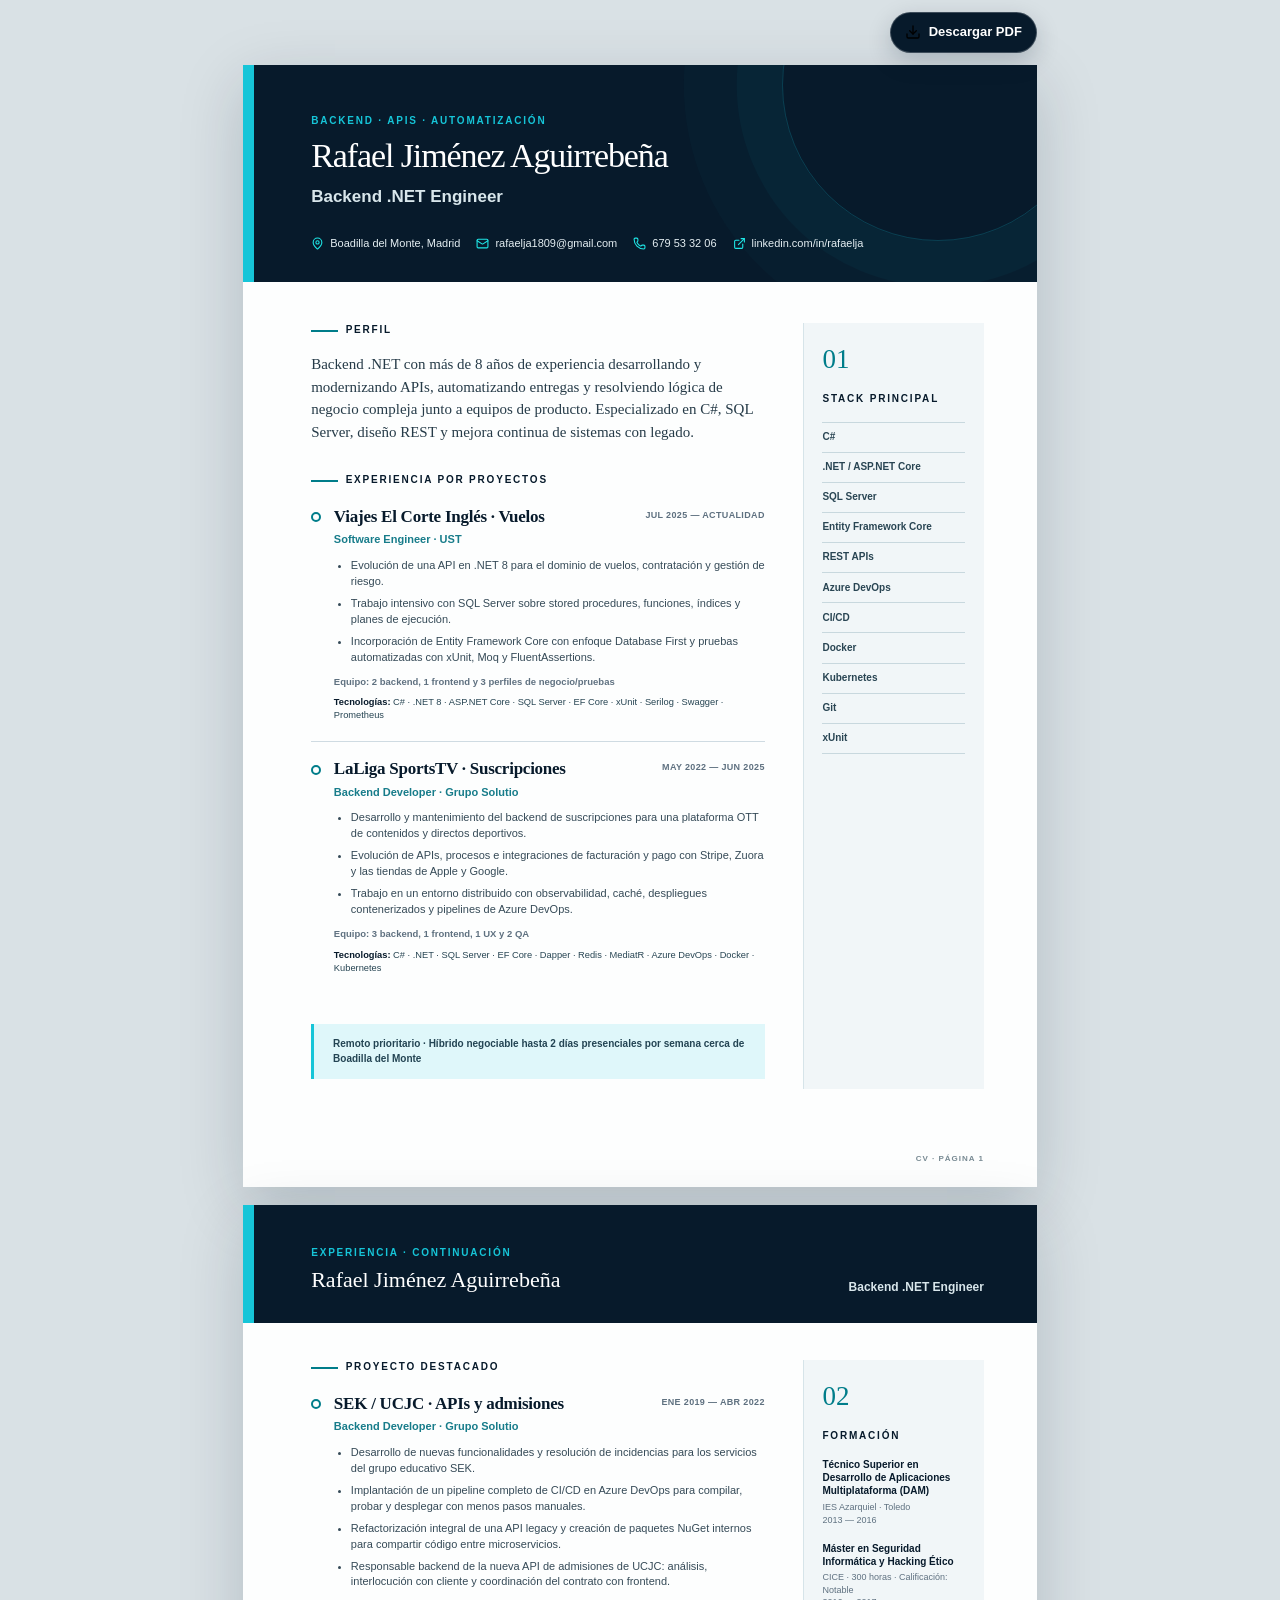
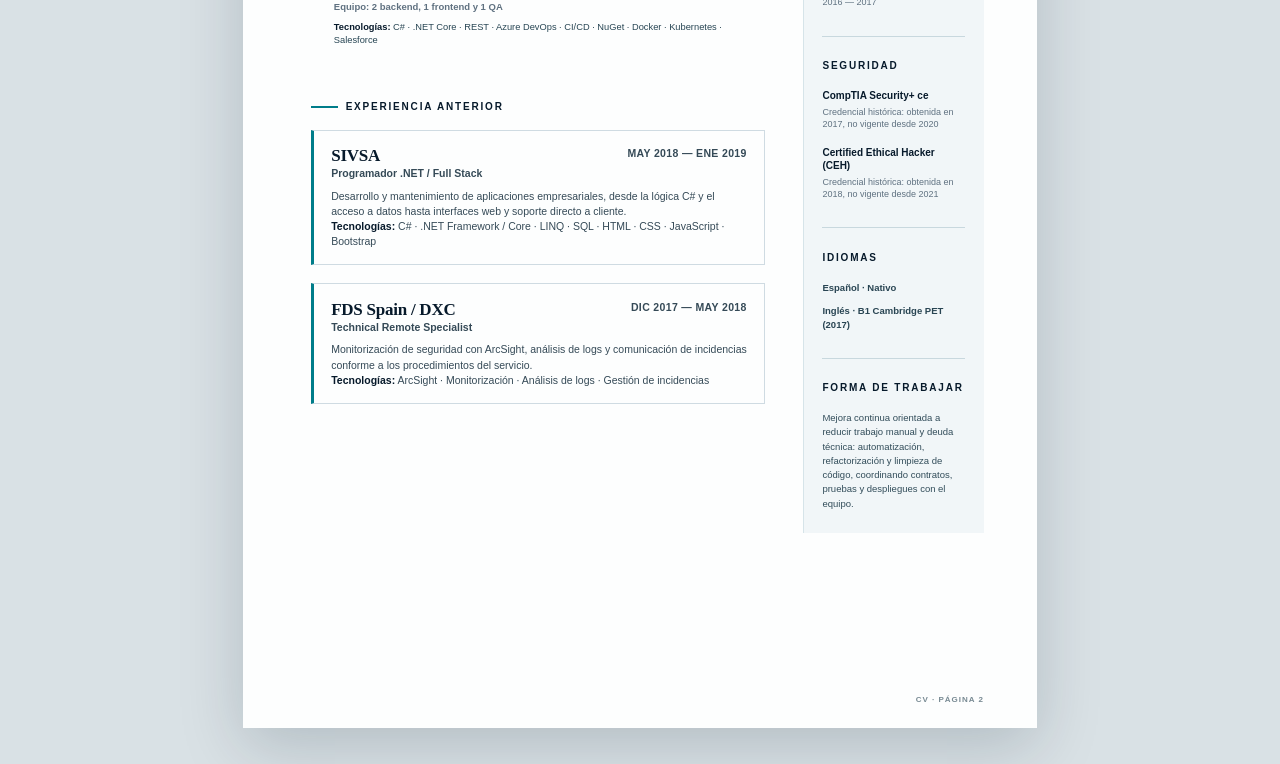
==== docs/v1/index.html @ 8b75d480 "Add versioned Curriculum URLs" ====
<!doctype html>
<html lang="es">
<head>
  <meta charset="utf-8">
  <meta name="viewport" content="width=device-width, initial-scale=1">
  <meta name="description" content="CV de Rafael Jiménez Aguirrebeña, Backend .NET Engineer especializado en APIs, SQL Server y automatización CI/CD.">
  <meta name="cv-version" content="v1">
  <meta name="robots" content="noindex,nofollow,noarchive">
  <link rel="canonical" href="https://disboard.es/Curriculum/v1/">
  <link rel="stylesheet" href="styles.css">
  <title>Rafael Jiménez Aguirrebeña · Backend .NET Engineer</title>
</head>
<body>
  <a class="skip-link" href="#contenido">Saltar al contenido</a>
  <nav class="screen-toolbar" aria-label="Acciones del currículum">
    <a class="download-link" href="Rafael-Jimenez-CV.pdf" download>
      <img class="icon" src="assets/icons/download.svg" alt="" aria-hidden="true"> Descargar PDF
    </a>
  </nav>

  <main class="cv" id="contenido">
    <article class="page" aria-label="Página 1 de 2 del currículum">
      <header class="hero">
        <p class="eyebrow">Backend · APIs · Automatización</p>
        <h1>Rafael Jiménez Aguirrebeña</h1>
        <p class="role">Backend .NET Engineer</p>
        <ul class="contact-list" aria-label="Contacto">
          <li><img class="icon" src="assets/icons/map-pin.svg" alt="" aria-hidden="true"><span>Boadilla del Monte, Madrid</span></li>
          <li><a href="mailto:rafaelja1809@gmail.com"><img class="icon" src="assets/icons/mail.svg" alt="" aria-hidden="true"><span>rafaelja1809@gmail.com</span></a></li>
          <li><a href="tel:+34679533206"><img class="icon" src="assets/icons/phone.svg" alt="" aria-hidden="true"><span>679 53 32 06</span></a></li>
          <li><a href="https://www.linkedin.com/in/rafaelja"><img class="icon" src="assets/icons/external-link.svg" alt="" aria-hidden="true"><span>linkedin.com/in/rafaelja</span></a></li>
        </ul>
      </header>

      <div class="page-grid">
        <div class="main-column">
          <section class="section" aria-labelledby="perfil">
            <h2 class="section-title" id="perfil">Perfil</h2>
            <p class="profile">Backend .NET con más de 8 años de experiencia desarrollando y modernizando APIs, automatizando entregas y resolviendo lógica de negocio compleja junto a equipos de producto. Especializado en C#, SQL Server, diseño REST y mejora continua de sistemas con legado.</p>
          </section>

          <section class="section" aria-labelledby="proyectos">
            <h2 class="section-title" id="proyectos">Experiencia por proyectos</h2>

      <article class="project">
        <div class="project-head">
          <h3>Viajes El Corte Inglés · Vuelos</h3>
          <p class="date">jul 2025 — actualidad</p>
        </div>
        <p class="position">Software Engineer · UST</p>
        <ul><li>Evolución de una API en .NET 8 para el dominio de vuelos, contratación y gestión de riesgo.</li><li>Trabajo intensivo con SQL Server sobre stored procedures, funciones, índices y planes de ejecución.</li><li>Incorporación de Entity Framework Core con enfoque Database First y pruebas automatizadas con xUnit, Moq y FluentAssertions.</li></ul>
        <p class="team">Equipo: 2 backend, 1 frontend y 3 perfiles de negocio/pruebas</p>
        <p class="technologies"><strong>Tecnologías:</strong> C# · .NET 8 · ASP.NET Core · SQL Server · EF Core · xUnit · Serilog · Swagger · Prometheus</p>
      </article>


      <article class="project">
        <div class="project-head">
          <h3>LaLiga SportsTV · Suscripciones</h3>
          <p class="date">may 2022 — jun 2025</p>
        </div>
        <p class="position">Backend Developer · Grupo Solutio</p>
        <ul><li>Desarrollo y mantenimiento del backend de suscripciones para una plataforma OTT de contenidos y directos deportivos.</li><li>Evolución de APIs, procesos e integraciones de facturación y pago con Stripe, Zuora y las tiendas de Apple y Google.</li><li>Trabajo en un entorno distribuido con observabilidad, caché, despliegues contenerizados y pipelines de Azure DevOps.</li></ul>
        <p class="team">Equipo: 3 backend, 1 frontend, 1 UX y 2 QA</p>
        <p class="technologies"><strong>Tecnologías:</strong> C# · .NET · SQL Server · EF Core · Dapper · Redis · MediatR · Azure DevOps · Docker · Kubernetes</p>
      </article>

          </section>

          <p class="availability">Remoto prioritario · Híbrido negociable hasta 2 días presenciales por semana cerca de Boadilla del Monte</p>
        </div>

        <aside class="rail" aria-labelledby="stack">
          <p class="rail-number" aria-hidden="true">01</p>
          <h2 class="rail-title" id="stack">Stack principal</h2>
          <ul class="stack-list"><li>C#</li><li>.NET / ASP.NET Core</li><li>SQL Server</li><li>Entity Framework Core</li><li>REST APIs</li><li>Azure DevOps</li><li>CI/CD</li><li>Docker</li><li>Kubernetes</li><li>Git</li><li>xUnit</li></ul>
        </aside>
      </div>
      <footer class="page-footer">CV · página 1</footer>
    </article>

    <article class="page page--second" aria-label="Página 2 de 2 del currículum">
      <header class="page-masthead">
        <div>
          <p class="page-kicker">Experiencia · continuación</p>
          <h2>Rafael Jiménez Aguirrebeña</h2>
        </div>
        <p class="page-role">Backend .NET Engineer</p>
      </header>

      <div class="page-grid">
        <div class="main-column">
          <section class="section" aria-labelledby="proyecto-sek">
            <h2 class="section-title" id="proyecto-sek">Proyecto destacado</h2>

      <article class="project">
        <div class="project-head">
          <h3>SEK / UCJC · APIs y admisiones</h3>
          <p class="date">ene 2019 — abr 2022</p>
        </div>
        <p class="position">Backend Developer · Grupo Solutio</p>
        <ul><li>Desarrollo de nuevas funcionalidades y resolución de incidencias para los servicios del grupo educativo SEK.</li><li>Implantación de un pipeline completo de CI/CD en Azure DevOps para compilar, probar y desplegar con menos pasos manuales.</li><li>Refactorización integral de una API legacy y creación de paquetes NuGet internos para compartir código entre microservicios.</li><li>Responsable backend de la nueva API de admisiones de UCJC: análisis, interlocución con cliente y coordinación del contrato con frontend.</li></ul>
        <p class="team">Equipo: 2 backend, 1 frontend y 1 QA</p>
        <p class="technologies"><strong>Tecnologías:</strong> C# · .NET Core · REST · Azure DevOps · CI/CD · NuGet · Docker · Kubernetes · Salesforce</p>
      </article>

          </section>

          <section class="section" aria-labelledby="experiencia-anterior">
            <h2 class="section-title" id="experiencia-anterior">Experiencia anterior</h2>
            <div class="jobs">

      <article class="job">
        <div class="job-head">
          <h3>SIVSA</h3>
          <p class="date">may 2018 — ene 2019</p>
        </div>
        <p class="position">Programador .NET / Full Stack</p>
        <p>Desarrollo y mantenimiento de aplicaciones empresariales, desde la lógica C# y el acceso a datos hasta interfaces web y soporte directo a cliente.</p>
        <p class="technologies"><strong>Tecnologías:</strong> C# · .NET Framework / Core · LINQ · SQL · HTML · CSS · JavaScript · Bootstrap</p>
      </article>

      <article class="job">
        <div class="job-head">
          <h3>FDS Spain / DXC</h3>
          <p class="date">dic 2017 — may 2018</p>
        </div>
        <p class="position">Technical Remote Specialist</p>
        <p>Monitorización de seguridad con ArcSight, análisis de logs y comunicación de incidencias conforme a los procedimientos del servicio.</p>
        <p class="technologies"><strong>Tecnologías:</strong> ArcSight · Monitorización · Análisis de logs · Gestión de incidencias</p>
      </article>

            </div>
          </section>
        </div>

        <aside class="rail" aria-label="Formación, certificaciones e idiomas">
          <p class="rail-number" aria-hidden="true">02</p>
          <section class="rail-block" aria-labelledby="formacion">
            <h2 class="rail-title" id="formacion">Formación</h2>
            <dl class="rail-items">
        <div class="rail-item">
          <dt>Técnico Superior en Desarrollo de Aplicaciones Multiplataforma (DAM)</dt>
          <dd>IES Azarquiel · Toledo<br>2013 — 2016</dd>
        </div>
        <div class="rail-item">
          <dt>Máster en Seguridad Informática y Hacking Ético</dt>
          <dd>CICE · 300 horas · Calificación: Notable<br>2016 — 2017</dd>
        </div></dl>
          </section>
          <section class="rail-block" aria-labelledby="certificaciones">
            <h2 class="rail-title" id="certificaciones">Seguridad</h2>
            <dl class="rail-items">
        <div class="rail-item">
          <dt>CompTIA Security+ ce</dt>
          <dd>Credencial histórica: obtenida en 2017, no vigente desde 2020</dd>
        </div>
        <div class="rail-item">
          <dt>Certified Ethical Hacker (CEH)</dt>
          <dd>Credencial histórica: obtenida en 2018, no vigente desde 2021</dd>
        </div></dl>
          </section>
          <section class="rail-block" aria-labelledby="idiomas">
            <h2 class="rail-title" id="idiomas">Idiomas</h2>
            <ul class="compact-list"><li>Español · Nativo</li><li>Inglés · B1 Cambridge PET (2017)</li></ul>
          </section>
          <section class="rail-block" aria-labelledby="forma-trabajo">
            <h2 class="rail-title" id="forma-trabajo">Forma de trabajar</h2>
            <p class="work-style">Mejora continua orientada a reducir trabajo manual y deuda técnica: automatización, refactorización y limpieza de código, coordinando contratos, pruebas y despliegues con el equipo.</p>
          </section>
        </aside>
      </div>
      <footer class="page-footer">CV · página 2</footer>
    </article>
  </main>
</body>
</html>
---- docs/v1/styles.css ----
:root {
  --navy: #071a2b;
  --navy-soft: #153247;
  --cyan: #007d8a;
  --cyan-bright: #16c5d8;
  --cyan-pale: #dff7fa;
  --ink: #142431;
  --muted: #5f7180;
  --line: #cfdbe2;
  --paper: #fdfefe;
  --rail: #f1f6f8;
  --shadow: 0 18px 60px rgba(7, 26, 43, 0.18);
}

* {
  box-sizing: border-box;
}

html {
  min-width: 320px;
  background: #d9e1e5;
}

body {
  min-height: 100vh;
  margin: 0;
  color: var(--ink);
  background: #d9e1e5;
  font-family: "Segoe UI", Arial, Helvetica, sans-serif;
  font-size: 14px;
  line-height: 1.45;
  -webkit-print-color-adjust: exact;
  print-color-adjust: exact;
}

a {
  color: inherit;
  text-decoration-thickness: 1px;
  text-underline-offset: 3px;
}

a:focus-visible {
  outline: 3px solid var(--cyan-bright);
  outline-offset: 3px;
}

.skip-link {
  position: fixed;
  z-index: 20;
  top: 12px;
  left: 12px;
  padding: 9px 12px;
  transform: translateY(-180%);
  color: #fff;
  background: var(--navy);
}

.skip-link:focus {
  transform: translateY(0);
}

.screen-toolbar {
  position: relative;
  z-index: 10;
  display: flex;
  justify-content: flex-end;
  width: min(210mm, calc(100% - 28px));
  margin: 0 auto;
  padding: 12px 0;
}

.download-link {
  display: inline-flex;
  align-items: center;
  gap: 8px;
  padding: 10px 14px;
  border: 1px solid rgba(255, 255, 255, 0.22);
  border-radius: 999px;
  color: #fff;
  background: var(--navy);
  box-shadow: 0 8px 24px rgba(7, 26, 43, 0.2);
  font-size: 13px;
  font-weight: 750;
  text-decoration: none;
}

.icon {
  width: 16px;
  height: 16px;
  flex: none;
}

.cv {
  display: grid;
  gap: 18px;
  justify-content: center;
  padding: 0 14px 36px;
}

.page {
  position: relative;
  width: 210mm;
  min-height: 297mm;
  overflow: hidden;
  background: var(--paper);
  box-shadow: var(--shadow);
}

.hero {
  position: relative;
  min-height: 56mm;
  overflow: hidden;
  padding: 13mm 16mm 8mm 18mm;
  color: #fff;
  background: var(--navy);
}

.hero::before,
.page-masthead::before {
  position: absolute;
  inset: 0 auto 0 0;
  width: 3mm;
  content: "";
  background: var(--cyan-bright);
}

.hero::after {
  position: absolute;
  top: -36mm;
  right: -15mm;
  width: 82mm;
  height: 82mm;
  border: 1px solid rgba(22, 197, 216, 0.22);
  border-radius: 50%;
  box-shadow: 0 0 0 12mm rgba(22, 197, 216, 0.04), 0 0 0 26mm rgba(22, 197, 216, 0.025);
  content: "";
}

.eyebrow,
.section-title,
.rail-title,
.page-kicker {
  margin: 0;
  font-size: 10px;
  font-weight: 850;
  letter-spacing: 1.8px;
  text-transform: uppercase;
}

.eyebrow {
  position: relative;
  z-index: 1;
  color: var(--cyan-bright);
}

.hero h1 {
  position: relative;
  z-index: 1;
  max-width: 145mm;
  margin: 2.5mm 0 0;
  font-family: Georgia, "Times New Roman", serif;
  font-size: 34px;
  font-weight: 500;
  letter-spacing: -1.1px;
  line-height: 1.04;
}

.role {
  position: relative;
  z-index: 1;
  margin: 3mm 0 0;
  color: #d8e6eb;
  font-size: 17px;
  font-weight: 600;
}

.contact-list {
  position: relative;
  z-index: 1;
  display: flex;
  flex-wrap: wrap;
  gap: 7px 16px;
  margin: 7mm 0 0;
  padding: 0;
  list-style: none;
  color: #e4eef2;
  font-size: 11px;
}

.contact-list li,
.contact-list a {
  display: inline-flex;
  align-items: center;
  gap: 6px;
}

.contact-list a {
  text-decoration: none;
}

.contact-list a:hover {
  text-decoration: underline;
}

.contact-list .icon {
  width: 13px;
  height: 13px;
  filter: brightness(0) saturate(100%) invert(79%) sepia(80%) saturate(574%) hue-rotate(133deg) brightness(90%);
}

.page-grid {
  display: grid;
  grid-template-columns: minmax(0, 1fr) 48mm;
  gap: 10mm;
  padding: 11mm 14mm 14mm 18mm;
}

.main-column {
  min-width: 0;
}

.section {
  margin: 0 0 8mm;
}

.section:last-child {
  margin-bottom: 0;
}

.section-title {
  display: flex;
  align-items: center;
  gap: 8px;
  margin-bottom: 4mm;
  color: var(--navy);
}

.section-title::before {
  width: 7mm;
  height: 2px;
  flex: none;
  content: "";
  background: var(--cyan);
}

.profile {
  margin: 0;
  color: #263b48;
  font-family: Georgia, "Times New Roman", serif;
  font-size: 15px;
  line-height: 1.5;
}

.project {
  position: relative;
  padding: 4.5mm 0 5mm 6mm;
  border-top: 1px solid var(--line);
}

.project::before {
  position: absolute;
  top: 6mm;
  left: 0;
  width: 6px;
  height: 6px;
  border: 2px solid var(--cyan);
  border-radius: 50%;
  content: "";
  background: var(--paper);
}

.project:first-of-type {
  padding-top: 1mm;
  border-top: 0;
}

.project:first-of-type::before {
  top: 2.5mm;
}

.project-head,
.job-head {
  display: grid;
  grid-template-columns: minmax(0, 1fr) auto;
  align-items: start;
  gap: 8px 16px;
}

.project h3,
.job h3 {
  margin: 0;
  color: var(--navy);
  font-family: Georgia, "Times New Roman", serif;
  font-size: 17px;
  font-weight: 650;
  letter-spacing: -0.25px;
  line-height: 1.18;
}

.date {
  margin: 2px 0 0;
  color: var(--muted);
  font-size: 9px;
  font-weight: 800;
  letter-spacing: 0.35px;
  text-transform: uppercase;
  white-space: nowrap;
}

.position {
  margin: 1.5mm 0 2.5mm;
  color: #177c8a;
  font-size: 11px;
  font-weight: 800;
}

.project ul {
  margin: 0;
  padding-left: 17px;
  color: #354a57;
  font-size: 11px;
}

.project li + li {
  margin-top: 1.6mm;
}

.team {
  margin: 2.5mm 0 0;
  color: var(--muted);
  font-size: 9.5px;
  font-weight: 650;
}

.technologies {
  margin: 2mm 0 0;
  color: #274553;
  font-size: 9.3px;
  line-height: 1.4;
}

.technologies strong {
  color: var(--navy);
}

.availability {
  position: relative;
  margin-top: 2mm;
  padding: 3.5mm 4mm 3.5mm 5mm;
  border-left: 3px solid var(--cyan-bright);
  color: #234453;
  background: var(--cyan-pale);
  font-size: 10px;
  font-weight: 720;
  line-height: 1.45;
}

.rail {
  align-self: stretch;
  padding: 6mm 5mm;
  border-left: 1px solid #d6e4e9;
  background: var(--rail);
}

.rail-number {
  margin: 0 0 5mm;
  color: var(--cyan);
  font-family: Georgia, "Times New Roman", serif;
  font-size: 27px;
  line-height: 1;
}

.rail-title {
  margin-bottom: 4mm;
  color: var(--navy);
}

.stack-list {
  margin: 0;
  padding: 0;
  border-top: 1px solid #c8d8de;
  list-style: none;
}

.stack-list li {
  padding: 2.2mm 0;
  border-bottom: 1px solid #c8d8de;
  color: #294553;
  font-size: 10px;
  font-weight: 720;
  line-height: 1.25;
}

.page-footer {
  position: absolute;
  right: 14mm;
  bottom: 6mm;
  color: #788a93;
  font-size: 8px;
  font-weight: 750;
  letter-spacing: 1px;
  text-transform: uppercase;
}

.page-masthead {
  position: relative;
  display: flex;
  align-items: flex-end;
  justify-content: space-between;
  min-height: 31mm;
  padding: 8mm 14mm 7mm 18mm;
  color: #fff;
  background: var(--navy);
}

.page-masthead h2 {
  margin: 1mm 0 0;
  font-family: Georgia, "Times New Roman", serif;
  font-size: 22px;
  font-weight: 520;
}

.page-kicker {
  color: var(--cyan-bright);
}

.page-masthead .page-role {
  margin: 0;
  color: #d8e6eb;
  font-size: 12px;
  font-weight: 650;
}

.page--second .page-grid {
  padding-top: 10mm;
}

.page--second .project {
  padding-bottom: 6mm;
}

.jobs {
  display: grid;
  gap: 5mm;
}

.job {
  padding: 4mm 4.5mm;
  border: 1px solid var(--line);
  border-left: 3px solid var(--cyan);
}

.job .position {
  margin-bottom: 2mm;
}

.job p {
  margin: 0;
  color: #354a57;
  font-size: 10.5px;
}

.rail-block + .rail-block {
  margin-top: 7mm;
  padding-top: 6mm;
  border-top: 1px solid #c8d8de;
}

.rail-items {
  display: grid;
  gap: 4mm;
  margin: 0;
}

.rail-item dt {
  color: var(--navy);
  font-size: 10px;
  font-weight: 800;
  line-height: 1.3;
}

.rail-item dd {
  margin: 1mm 0 0;
  color: var(--muted);
  font-size: 9px;
  line-height: 1.4;
}

.compact-list {
  display: grid;
  gap: 2.5mm;
  margin: 0;
  padding: 0;
  color: #294553;
  font-size: 9.5px;
  font-weight: 650;
  list-style: none;
}

.work-style {
  margin: 0;
  color: #314c59;
  font-size: 9.5px;
  line-height: 1.5;
}

@page {
  size: A4 portrait;
  margin: 0;
}

@media (max-width: 850px) {
  html,
  body {
    background: var(--paper);
  }

  .screen-toolbar {
    width: 100%;
    padding: 10px 12px;
    background: rgba(7, 26, 43, 0.96);
  }

  .cv {
    display: block;
    padding: 0;
  }

  .page {
    width: 100%;
    min-height: 0;
    overflow: visible;
    box-shadow: none;
  }

  .page-grid {
    grid-template-columns: minmax(0, 1fr);
    gap: 8mm;
    padding: 9mm clamp(18px, 5vw, 36px) 12mm;
  }

  .hero,
  .page-masthead {
    padding-right: clamp(18px, 5vw, 36px);
    padding-left: clamp(26px, 7vw, 48px);
  }

  .hero h1 {
    font-size: clamp(28px, 8vw, 38px);
  }

  .rail {
    border-top: 1px solid #d6e4e9;
    border-left: 0;
  }

  .stack-list {
    display: flex;
    flex-wrap: wrap;
    gap: 8px;
    border: 0;
  }

  .stack-list li {
    padding: 7px 10px;
    border: 1px solid #c8d8de;
    border-radius: 999px;
    background: #fff;
  }

  .page-footer {
    display: none;
  }

  .page--second {
    border-top: 10px solid #d9e1e5;
  }
}

@media (max-width: 520px) {
  .contact-list {
    display: grid;
  }

  .project-head,
  .job-head,
  .page-masthead {
    display: block;
  }

  .date {
    margin-top: 1.5mm;
    white-space: normal;
  }

  .page-masthead .page-role {
    margin-top: 2mm;
  }
}

@media print {
  html,
  body {
    width: 210mm;
    min-width: 210mm;
    background: #fff;
  }

  .skip-link,
  .screen-toolbar,
  .icon {
    display: none !important;
  }

  .cv {
    display: block;
    padding: 0;
  }

  .page {
    width: 210mm;
    height: 297mm;
    min-height: 297mm;
    box-shadow: none;
    break-after: page;
    page-break-after: always;
  }

  .page:last-child {
    break-after: auto;
    page-break-after: auto;
  }

  a {
    text-decoration: none;
  }
}
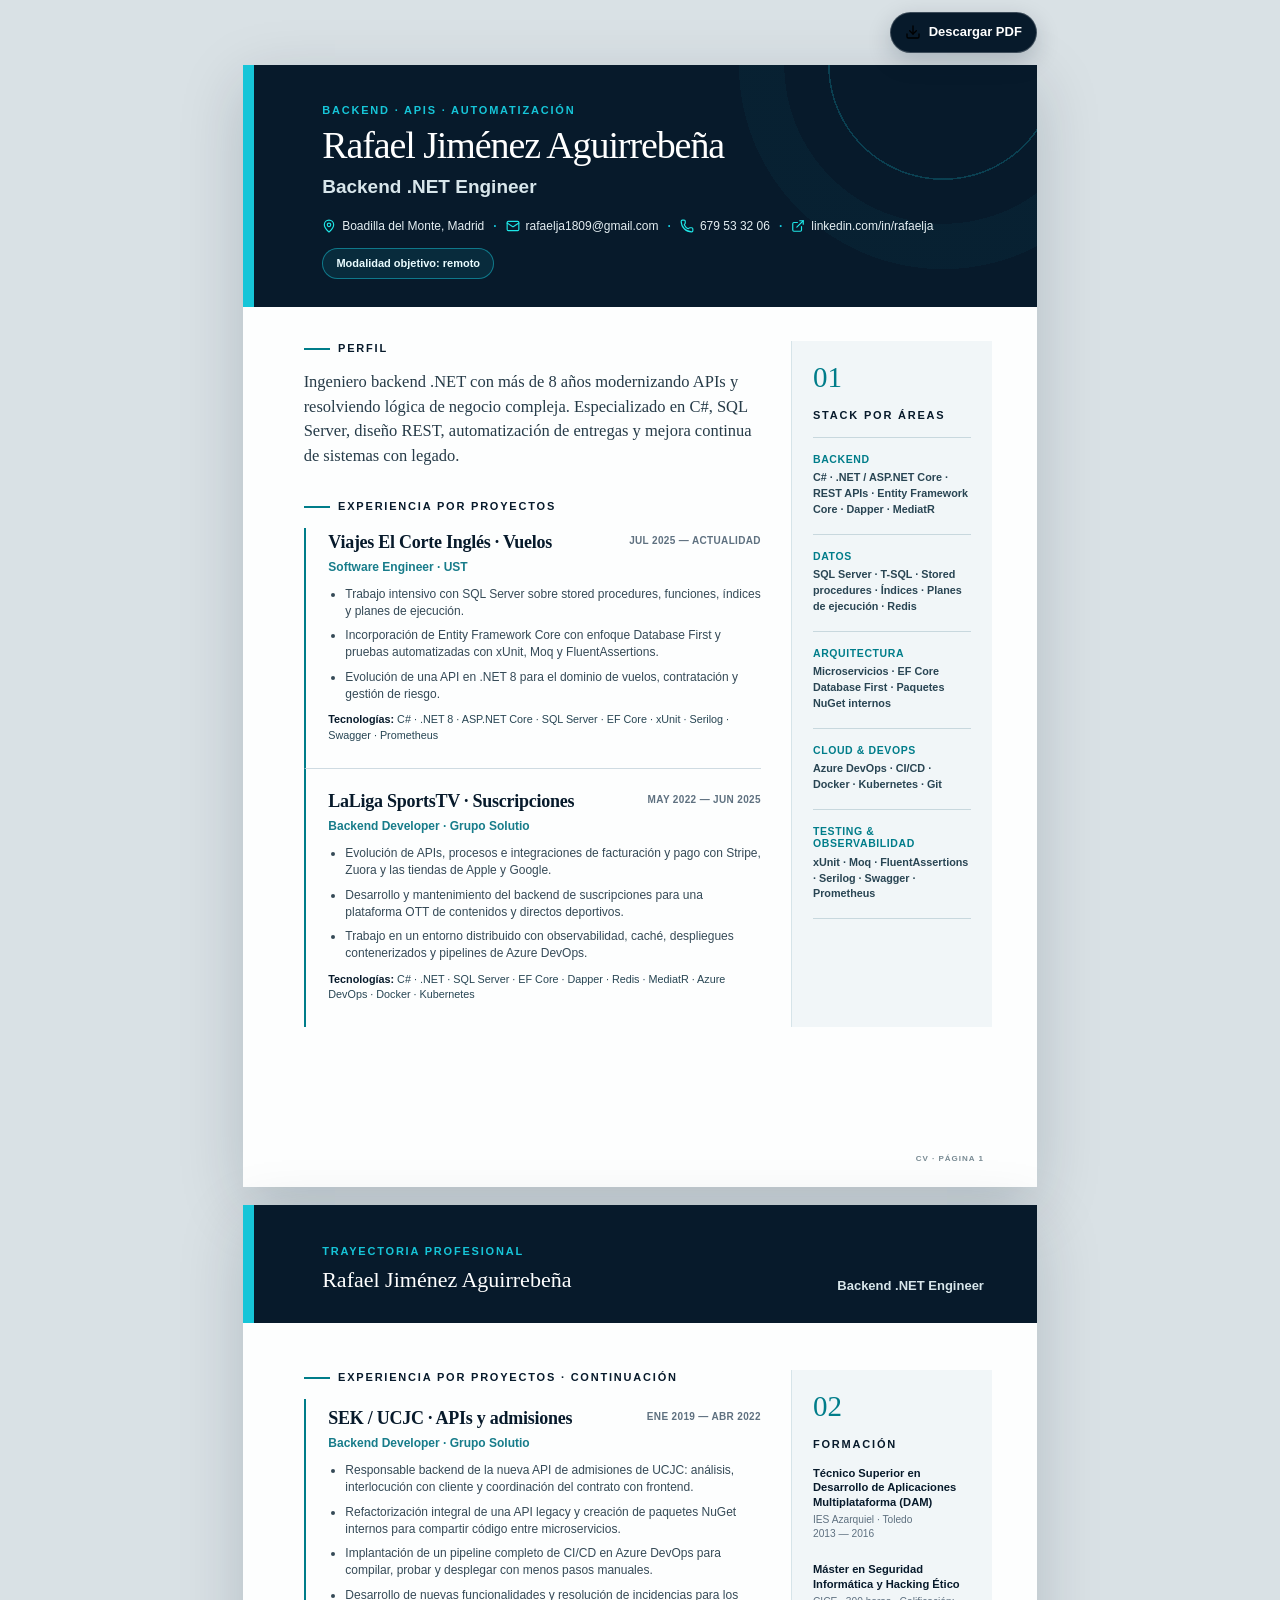
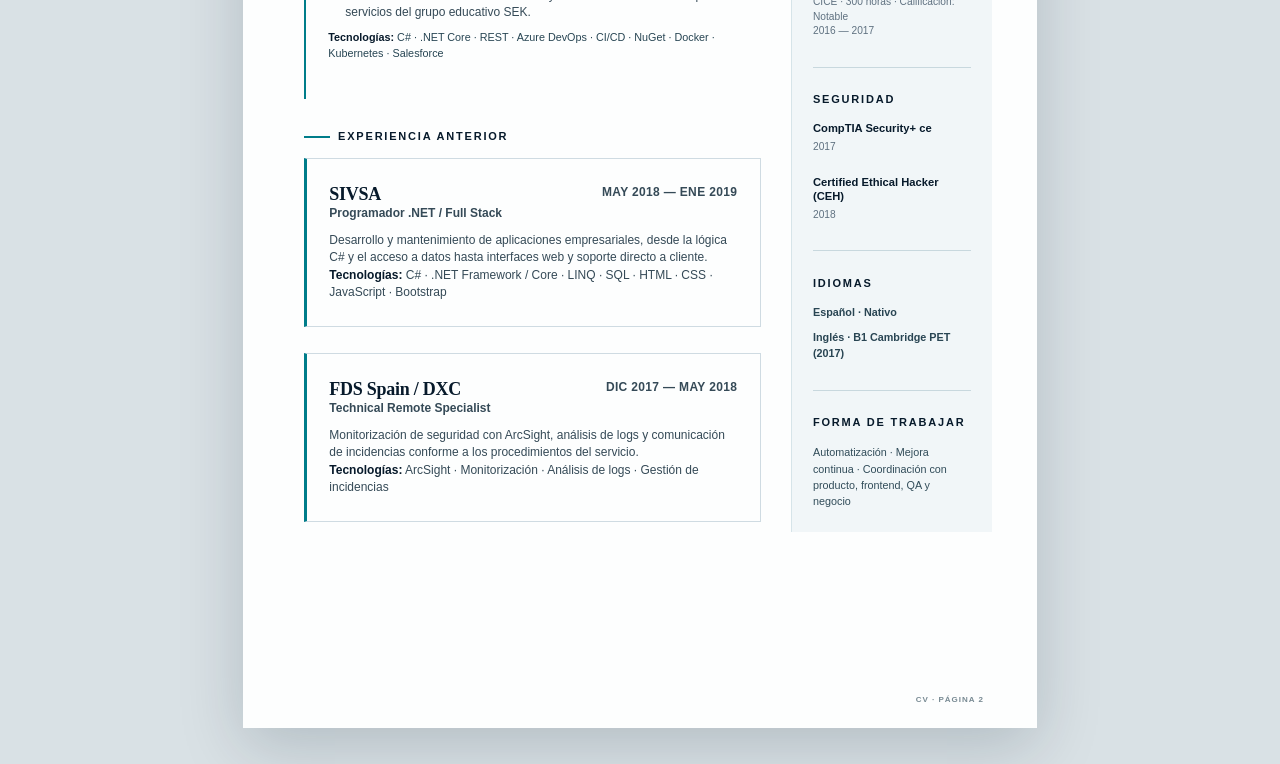
==== commit d3da772a: "Migrate PDF generation to headless Chrome and finalize CV v2 - Transitioned PDF generation from Repo" ====
--- a/docs/v1/index.html
+++ b/docs/v1/index.html
@@ -26,17 +26,21 @@
         <p class="role">Backend .NET Engineer</p>
         <ul class="contact-list" aria-label="Contacto">
           <li><img class="icon" src="assets/icons/map-pin.svg" alt="" aria-hidden="true"><span>Boadilla del Monte, Madrid</span></li>
+          <li class="contact-divider" aria-hidden="true">·</li>
           <li><a href="mailto:rafaelja1809@gmail.com"><img class="icon" src="assets/icons/mail.svg" alt="" aria-hidden="true"><span>rafaelja1809@gmail.com</span></a></li>
+          <li class="contact-divider" aria-hidden="true">·</li>
           <li><a href="tel:+34679533206"><img class="icon" src="assets/icons/phone.svg" alt="" aria-hidden="true"><span>679 53 32 06</span></a></li>
+          <li class="contact-divider" aria-hidden="true">·</li>
           <li><a href="https://www.linkedin.com/in/rafaelja"><img class="icon" src="assets/icons/external-link.svg" alt="" aria-hidden="true"><span>linkedin.com/in/rafaelja</span></a></li>
         </ul>
+        <p class="availability">Modalidad objetivo: remoto</p>
       </header>
 
       <div class="page-grid">
         <div class="main-column">
           <section class="section" aria-labelledby="perfil">
             <h2 class="section-title" id="perfil">Perfil</h2>
-            <p class="profile">Backend .NET con más de 8 años de experiencia desarrollando y modernizando APIs, automatizando entregas y resolviendo lógica de negocio compleja junto a equipos de producto. Especializado en C#, SQL Server, diseño REST y mejora continua de sistemas con legado.</p>
+            <p class="profile">Ingeniero backend .NET con más de 8 años modernizando APIs y resolviendo lógica de negocio compleja. Especializado en C#, SQL Server, diseño REST, automatización de entregas y mejora continua de sistemas con legado.</p>
           </section>
 
           <section class="section" aria-labelledby="proyectos">
@@ -48,8 +52,7 @@
           <p class="date">jul 2025 — actualidad</p>
         </div>
         <p class="position">Software Engineer · UST</p>
-        <ul><li>Evolución de una API en .NET 8 para el dominio de vuelos, contratación y gestión de riesgo.</li><li>Trabajo intensivo con SQL Server sobre stored procedures, funciones, índices y planes de ejecución.</li><li>Incorporación de Entity Framework Core con enfoque Database First y pruebas automatizadas con xUnit, Moq y FluentAssertions.</li></ul>
-        <p class="team">Equipo: 2 backend, 1 frontend y 3 perfiles de negocio/pruebas</p>
+        <ul><li>Trabajo intensivo con SQL Server sobre stored procedures, funciones, índices y planes de ejecución.</li><li>Incorporación de Entity Framework Core con enfoque Database First y pruebas automatizadas con xUnit, Moq y FluentAssertions.</li><li>Evolución de una API en .NET 8 para el dominio de vuelos, contratación y gestión de riesgo.</li></ul>
         <p class="technologies"><strong>Tecnologías:</strong> C# · .NET 8 · ASP.NET Core · SQL Server · EF Core · xUnit · Serilog · Swagger · Prometheus</p>
       </article>
 
@@ -60,20 +63,37 @@
           <p class="date">may 2022 — jun 2025</p>
         </div>
         <p class="position">Backend Developer · Grupo Solutio</p>
-        <ul><li>Desarrollo y mantenimiento del backend de suscripciones para una plataforma OTT de contenidos y directos deportivos.</li><li>Evolución de APIs, procesos e integraciones de facturación y pago con Stripe, Zuora y las tiendas de Apple y Google.</li><li>Trabajo en un entorno distribuido con observabilidad, caché, despliegues contenerizados y pipelines de Azure DevOps.</li></ul>
-        <p class="team">Equipo: 3 backend, 1 frontend, 1 UX y 2 QA</p>
+        <ul><li>Evolución de APIs, procesos e integraciones de facturación y pago con Stripe, Zuora y las tiendas de Apple y Google.</li><li>Desarrollo y mantenimiento del backend de suscripciones para una plataforma OTT de contenidos y directos deportivos.</li><li>Trabajo en un entorno distribuido con observabilidad, caché, despliegues contenerizados y pipelines de Azure DevOps.</li></ul>
         <p class="technologies"><strong>Tecnologías:</strong> C# · .NET · SQL Server · EF Core · Dapper · Redis · MediatR · Azure DevOps · Docker · Kubernetes</p>
       </article>
 
           </section>
-
-          <p class="availability">Remoto prioritario · Híbrido negociable hasta 2 días presenciales por semana cerca de Boadilla del Monte</p>
         </div>
 
         <aside class="rail" aria-labelledby="stack">
           <p class="rail-number" aria-hidden="true">01</p>
-          <h2 class="rail-title" id="stack">Stack principal</h2>
-          <ul class="stack-list"><li>C#</li><li>.NET / ASP.NET Core</li><li>SQL Server</li><li>Entity Framework Core</li><li>REST APIs</li><li>Azure DevOps</li><li>CI/CD</li><li>Docker</li><li>Kubernetes</li><li>Git</li><li>xUnit</li></ul>
+          <h2 class="rail-title" id="stack">Stack por áreas</h2>
+          <div class="stack-groups">
+        <section class="stack-group">
+          <h3>Backend</h3>
+          <p>C# · .NET / ASP.NET Core · REST APIs · Entity Framework Core · Dapper · MediatR</p>
+        </section>
+        <section class="stack-group">
+          <h3>Datos</h3>
+          <p>SQL Server · T-SQL · Stored procedures · Índices · Planes de ejecución · Redis</p>
+        </section>
+        <section class="stack-group">
+          <h3>Arquitectura</h3>
+          <p>Microservicios · EF Core Database First · Paquetes NuGet internos</p>
+        </section>
+        <section class="stack-group">
+          <h3>Cloud &amp; DevOps</h3>
+          <p>Azure DevOps · CI/CD · Docker · Kubernetes · Git</p>
+        </section>
+        <section class="stack-group">
+          <h3>Testing &amp; observabilidad</h3>
+          <p>xUnit · Moq · FluentAssertions · Serilog · Swagger · Prometheus</p>
+        </section></div>
         </aside>
       </div>
       <footer class="page-footer">CV · página 1</footer>
@@ -82,8 +102,8 @@
     <article class="page page--second" aria-label="Página 2 de 2 del currículum">
       <header class="page-masthead">
         <div>
-          <p class="page-kicker">Experiencia · continuación</p>
-          <h2>Rafael Jiménez Aguirrebeña</h2>
+          <p class="page-kicker">Trayectoria profesional</p>
+          <p class="continuation-name">Rafael Jiménez Aguirrebeña</p>
         </div>
         <p class="page-role">Backend .NET Engineer</p>
       </header>
@@ -91,7 +111,7 @@
       <div class="page-grid">
         <div class="main-column">
           <section class="section" aria-labelledby="proyecto-sek">
-            <h2 class="section-title" id="proyecto-sek">Proyecto destacado</h2>
+            <h2 class="section-title" id="proyecto-sek">Experiencia por proyectos · continuación</h2>
 
       <article class="project">
         <div class="project-head">
@@ -99,8 +119,7 @@
           <p class="date">ene 2019 — abr 2022</p>
         </div>
         <p class="position">Backend Developer · Grupo Solutio</p>
-        <ul><li>Desarrollo de nuevas funcionalidades y resolución de incidencias para los servicios del grupo educativo SEK.</li><li>Implantación de un pipeline completo de CI/CD en Azure DevOps para compilar, probar y desplegar con menos pasos manuales.</li><li>Refactorización integral de una API legacy y creación de paquetes NuGet internos para compartir código entre microservicios.</li><li>Responsable backend de la nueva API de admisiones de UCJC: análisis, interlocución con cliente y coordinación del contrato con frontend.</li></ul>
-        <p class="team">Equipo: 2 backend, 1 frontend y 1 QA</p>
+        <ul><li>Responsable backend de la nueva API de admisiones de UCJC: análisis, interlocución con cliente y coordinación del contrato con frontend.</li><li>Refactorización integral de una API legacy y creación de paquetes NuGet internos para compartir código entre microservicios.</li><li>Implantación de un pipeline completo de CI/CD en Azure DevOps para compilar, probar y desplegar con menos pasos manuales.</li><li>Desarrollo de nuevas funcionalidades y resolución de incidencias para los servicios del grupo educativo SEK.</li></ul>
         <p class="technologies"><strong>Tecnologías:</strong> C# · .NET Core · REST · Azure DevOps · CI/CD · NuGet · Docker · Kubernetes · Salesforce</p>
       </article>
 
@@ -153,11 +172,11 @@
             <dl class="rail-items">
         <div class="rail-item">
           <dt>CompTIA Security+ ce</dt>
-          <dd>Credencial histórica: obtenida en 2017, no vigente desde 2020</dd>
+          <dd>2017</dd>
         </div>
         <div class="rail-item">
           <dt>Certified Ethical Hacker (CEH)</dt>
-          <dd>Credencial histórica: obtenida en 2018, no vigente desde 2021</dd>
+          <dd>2018</dd>
         </div></dl>
           </section>
           <section class="rail-block" aria-labelledby="idiomas">
@@ -166,7 +185,7 @@
           </section>
           <section class="rail-block" aria-labelledby="forma-trabajo">
             <h2 class="rail-title" id="forma-trabajo">Forma de trabajar</h2>
-            <p class="work-style">Mejora continua orientada a reducir trabajo manual y deuda técnica: automatización, refactorización y limpieza de código, coordinando contratos, pruebas y despliegues con el equipo.</p>
+            <p class="work-style">Automatización · Mejora continua · Coordinación con producto, frontend, QA y negocio</p>
           </section>
         </aside>
       </div>
--- a/docs/v1/styles.css
+++ b/docs/v1/styles.css
@@ -17,7 +17,6 @@
 }
 
 html {
-  min-width: 320px;
   background: #d9e1e5;
 }
 
@@ -27,7 +26,7 @@
   color: var(--ink);
   background: #d9e1e5;
   font-family: "Segoe UI", Arial, Helvetica, sans-serif;
-  font-size: 14px;
+  font-size: 15px;
   line-height: 1.45;
   -webkit-print-color-adjust: exact;
   print-color-adjust: exact;
@@ -107,33 +106,23 @@
 }
 
 .hero {
-  position: relative;
-  min-height: 56mm;
+  min-height: 64mm;
   overflow: hidden;
-  padding: 13mm 16mm 8mm 18mm;
+  padding: 10mm 14mm 7mm 18mm;
+  border-left: 3mm solid var(--cyan-bright);
   color: #fff;
-  background: var(--navy);
+  background:
+    radial-gradient(circle at 88% 0%, transparent 0 30mm, rgba(22, 197, 216, 0.22) 30mm 30.4mm, transparent 30.4mm 42mm, rgba(22, 197, 216, 0.04) 42mm 54mm, transparent 54mm),
+    var(--navy);
 }
 
 .hero::before,
 .page-masthead::before {
-  position: absolute;
-  inset: 0 auto 0 0;
-  width: 3mm;
-  content: "";
-  background: var(--cyan-bright);
+  display: none;
 }
 
 .hero::after {
-  position: absolute;
-  top: -36mm;
-  right: -15mm;
-  width: 82mm;
-  height: 82mm;
-  border: 1px solid rgba(22, 197, 216, 0.22);
-  border-radius: 50%;
-  box-shadow: 0 0 0 12mm rgba(22, 197, 216, 0.04), 0 0 0 26mm rgba(22, 197, 216, 0.025);
-  content: "";
+  display: none;
 }
 
 .eyebrow,
@@ -141,50 +130,42 @@
 .rail-title,
 .page-kicker {
   margin: 0;
-  font-size: 10px;
+  font-size: 11px;
   font-weight: 850;
   letter-spacing: 1.8px;
   text-transform: uppercase;
 }
 
 .eyebrow {
-  position: relative;
-  z-index: 1;
   color: var(--cyan-bright);
 }
 
 .hero h1 {
-  position: relative;
-  z-index: 1;
   max-width: 145mm;
-  margin: 2.5mm 0 0;
+  margin: 2mm 0 0;
   font-family: Georgia, "Times New Roman", serif;
-  font-size: 34px;
+  font-size: 38px;
   font-weight: 500;
   letter-spacing: -1.1px;
   line-height: 1.04;
 }
 
 .role {
-  position: relative;
-  z-index: 1;
-  margin: 3mm 0 0;
+  margin: 2mm 0 0;
   color: #d8e6eb;
-  font-size: 17px;
+  font-size: 19px;
   font-weight: 600;
 }
 
 .contact-list {
-  position: relative;
-  z-index: 1;
   display: flex;
   flex-wrap: wrap;
-  gap: 7px 16px;
-  margin: 7mm 0 0;
+  gap: 7px 9px;
+  margin: 4.5mm 0 0;
   padding: 0;
   list-style: none;
   color: #e4eef2;
-  font-size: 11px;
+  font-size: 12px;
 }
 
 .contact-list li,
@@ -192,6 +173,7 @@
   display: inline-flex;
   align-items: center;
   gap: 6px;
+  white-space: nowrap;
 }
 
 .contact-list a {
@@ -203,16 +185,21 @@
 }
 
 .contact-list .icon {
-  width: 13px;
-  height: 13px;
+  width: 14px;
+  height: 14px;
   filter: brightness(0) saturate(100%) invert(79%) sepia(80%) saturate(574%) hue-rotate(133deg) brightness(90%);
+}
+
+.contact-divider {
+  color: var(--cyan-bright);
+  font-weight: 800;
 }
 
 .page-grid {
   display: grid;
-  grid-template-columns: minmax(0, 1fr) 48mm;
-  gap: 10mm;
-  padding: 11mm 14mm 14mm 18mm;
+  grid-template-columns: minmax(0, 1fr) 53mm;
+  gap: 8mm;
+  padding: 9mm 12mm 14mm 16mm;
 }
 
 .main-column {
@@ -231,7 +218,7 @@
   display: flex;
   align-items: center;
   gap: 8px;
-  margin-bottom: 4mm;
+  margin-bottom: 3.5mm;
   color: var(--navy);
 }
 
@@ -247,35 +234,23 @@
   margin: 0;
   color: #263b48;
   font-family: Georgia, "Times New Roman", serif;
-  font-size: 15px;
+  font-size: 16.5px;
   line-height: 1.5;
 }
 
 .project {
-  position: relative;
-  padding: 4.5mm 0 5mm 6mm;
+  padding: 6mm 0 6.5mm 6mm;
   border-top: 1px solid var(--line);
+  border-left: 2px solid var(--cyan);
 }
 
 .project::before {
-  position: absolute;
-  top: 6mm;
-  left: 0;
-  width: 6px;
-  height: 6px;
-  border: 2px solid var(--cyan);
-  border-radius: 50%;
-  content: "";
-  background: var(--paper);
+  display: none;
 }
 
 .project:first-of-type {
   padding-top: 1mm;
   border-top: 0;
-}
-
-.project:first-of-type::before {
-  top: 2.5mm;
 }
 
 .project-head,
@@ -291,7 +266,7 @@
   margin: 0;
   color: var(--navy);
   font-family: Georgia, "Times New Roman", serif;
-  font-size: 17px;
+  font-size: 18px;
   font-weight: 650;
   letter-spacing: -0.25px;
   line-height: 1.18;
@@ -300,7 +275,7 @@
 .date {
   margin: 2px 0 0;
   color: var(--muted);
-  font-size: 9px;
+  font-size: 10px;
   font-weight: 800;
   letter-spacing: 0.35px;
   text-transform: uppercase;
@@ -310,7 +285,7 @@
 .position {
   margin: 1.5mm 0 2.5mm;
   color: #177c8a;
-  font-size: 11px;
+  font-size: 12px;
   font-weight: 800;
 }
 
@@ -318,25 +293,19 @@
   margin: 0;
   padding-left: 17px;
   color: #354a57;
-  font-size: 11px;
+  font-size: 12px;
+  line-height: 1.42;
 }
 
 .project li + li {
-  margin-top: 1.6mm;
-}
-
-.team {
+  margin-top: 2mm;
+}
+
+.technologies {
   margin: 2.5mm 0 0;
-  color: var(--muted);
-  font-size: 9.5px;
-  font-weight: 650;
-}
-
-.technologies {
-  margin: 2mm 0 0;
   color: #274553;
-  font-size: 9.3px;
-  line-height: 1.4;
+  font-size: 10.8px;
+  line-height: 1.42;
 }
 
 .technologies strong {
@@ -344,51 +313,66 @@
 }
 
 .availability {
-  position: relative;
-  margin-top: 2mm;
-  padding: 3.5mm 4mm 3.5mm 5mm;
-  border-left: 3px solid var(--cyan-bright);
-  color: #234453;
-  background: var(--cyan-pale);
-  font-size: 10px;
-  font-weight: 720;
-  line-height: 1.45;
+  display: inline-block;
+  margin: 3.5mm 0 0;
+  padding: 2mm 3.5mm;
+  border: 1px solid rgba(22, 197, 216, 0.5);
+  border-radius: 999px;
+  color: #eafcff;
+  background: rgba(22, 197, 216, 0.1);
+  font-size: 11px;
+  font-weight: 750;
+  line-height: 1.2;
 }
 
 .rail {
   align-self: stretch;
-  padding: 6mm 5mm;
+  padding: 6mm 5.5mm;
   border-left: 1px solid #d6e4e9;
   background: var(--rail);
 }
 
 .rail-number {
-  margin: 0 0 5mm;
+  margin: 0 0 4mm;
   color: var(--cyan);
   font-family: Georgia, "Times New Roman", serif;
-  font-size: 27px;
+  font-size: 29px;
   line-height: 1;
 }
 
 .rail-title {
-  margin-bottom: 4mm;
+  margin-bottom: 3.5mm;
   color: var(--navy);
 }
 
-.stack-list {
-  margin: 0;
-  padding: 0;
+.stack-groups {
+  display: grid;
+  gap: 0;
+  margin: 0;
   border-top: 1px solid #c8d8de;
-  list-style: none;
-}
-
-.stack-list li {
-  padding: 2.2mm 0;
+}
+
+.stack-group {
+  padding: 4mm 0 4.2mm;
   border-bottom: 1px solid #c8d8de;
+}
+
+.stack-group h3 {
+  margin: 0 0 1.2mm;
+  color: var(--cyan);
+  font-size: 10.5px;
+  font-weight: 850;
+  letter-spacing: 0.6px;
+  line-height: 1.2;
+  text-transform: uppercase;
+}
+
+.stack-group p {
+  margin: 0;
   color: #294553;
-  font-size: 10px;
-  font-weight: 720;
-  line-height: 1.25;
+  font-size: 10.8px;
+  font-weight: 650;
+  line-height: 1.48;
 }
 
 .page-footer {
@@ -403,17 +387,17 @@
 }
 
 .page-masthead {
-  position: relative;
   display: flex;
   align-items: flex-end;
   justify-content: space-between;
   min-height: 31mm;
   padding: 8mm 14mm 7mm 18mm;
+  border-left: 3mm solid var(--cyan-bright);
   color: #fff;
   background: var(--navy);
 }
 
-.page-masthead h2 {
+.continuation-name {
   margin: 1mm 0 0;
   font-family: Georgia, "Times New Roman", serif;
   font-size: 22px;
@@ -427,54 +411,56 @@
 .page-masthead .page-role {
   margin: 0;
   color: #d8e6eb;
-  font-size: 12px;
+  font-size: 13px;
   font-weight: 650;
 }
 
 .page--second .page-grid {
-  padding-top: 10mm;
+  padding-top: 12.5mm;
 }
 
 .page--second .project {
-  padding-bottom: 6mm;
+  padding-top: 2.5mm;
+  padding-bottom: 10mm;
 }
 
 .jobs {
   display: grid;
-  gap: 5mm;
+  gap: 7mm;
 }
 
 .job {
-  padding: 4mm 4.5mm;
+  padding: 6.5mm 6mm;
   border: 1px solid var(--line);
   border-left: 3px solid var(--cyan);
 }
 
 .job .position {
-  margin-bottom: 2mm;
+  margin-bottom: 2.5mm;
 }
 
 .job p {
   margin: 0;
   color: #354a57;
-  font-size: 10.5px;
+  font-size: 12px;
+  line-height: 1.45;
 }
 
 .rail-block + .rail-block {
-  margin-top: 7mm;
-  padding-top: 6mm;
+  margin-top: 7.5mm;
+  padding-top: 6.5mm;
   border-top: 1px solid #c8d8de;
 }
 
 .rail-items {
   display: grid;
-  gap: 4mm;
+  gap: 5.5mm;
   margin: 0;
 }
 
 .rail-item dt {
   color: var(--navy);
-  font-size: 10px;
+  font-size: 11.2px;
   font-weight: 800;
   line-height: 1.3;
 }
@@ -482,7 +468,7 @@
 .rail-item dd {
   margin: 1mm 0 0;
   color: var(--muted);
-  font-size: 9px;
+  font-size: 10.2px;
   line-height: 1.4;
 }
 
@@ -492,7 +478,7 @@
   margin: 0;
   padding: 0;
   color: #294553;
-  font-size: 9.5px;
+  font-size: 10.8px;
   font-weight: 650;
   list-style: none;
 }
@@ -500,7 +486,7 @@
 .work-style {
   margin: 0;
   color: #314c59;
-  font-size: 9.5px;
+  font-size: 10.8px;
   line-height: 1.5;
 }
 
@@ -554,17 +540,16 @@
     border-left: 0;
   }
 
-  .stack-list {
-    display: flex;
-    flex-wrap: wrap;
-    gap: 8px;
+  .stack-groups {
+    grid-template-columns: repeat(2, minmax(0, 1fr));
+    gap: 12px;
     border: 0;
   }
 
-  .stack-list li {
-    padding: 7px 10px;
+  .stack-group {
+    padding: 12px;
     border: 1px solid #c8d8de;
-    border-radius: 999px;
+    border-radius: 8px;
     background: #fff;
   }
 
@@ -580,6 +565,14 @@
 @media (max-width: 520px) {
   .contact-list {
     display: grid;
+  }
+
+  .contact-divider {
+    display: none !important;
+  }
+
+  .stack-groups {
+    grid-template-columns: minmax(0, 1fr);
   }
 
   .project-head,
@@ -621,11 +614,54 @@
     width: 210mm;
     height: 297mm;
     min-height: 297mm;
+    overflow: hidden;
     box-shadow: none;
     break-after: page;
     page-break-after: always;
   }
 
+  .hero {
+    min-height: 64mm;
+    padding: 10mm 14mm 7mm 18mm;
+  }
+
+  .page-masthead {
+    padding: 8mm 14mm 7mm 18mm;
+  }
+
+  .page-grid {
+    grid-template-columns: minmax(0, 1fr) 53mm;
+    gap: 8mm;
+    padding: 9mm 12mm 14mm 16mm;
+  }
+
+  .page--second {
+    border-top: 0;
+  }
+
+  .page--second .page-grid {
+    padding-top: 12.5mm;
+  }
+
+  .rail {
+    border-top: 0;
+    border-left: 1px solid #d6e4e9;
+  }
+
+  .stack-groups {
+    grid-template-columns: minmax(0, 1fr);
+    gap: 0;
+    border-top: 1px solid #c8d8de;
+  }
+
+  .stack-group {
+    padding: 4mm 0 4.2mm;
+    border: 0;
+    border-bottom: 1px solid #c8d8de;
+    border-radius: 0;
+    background: transparent;
+  }
+
   .page:last-child {
     break-after: auto;
     page-break-after: auto;
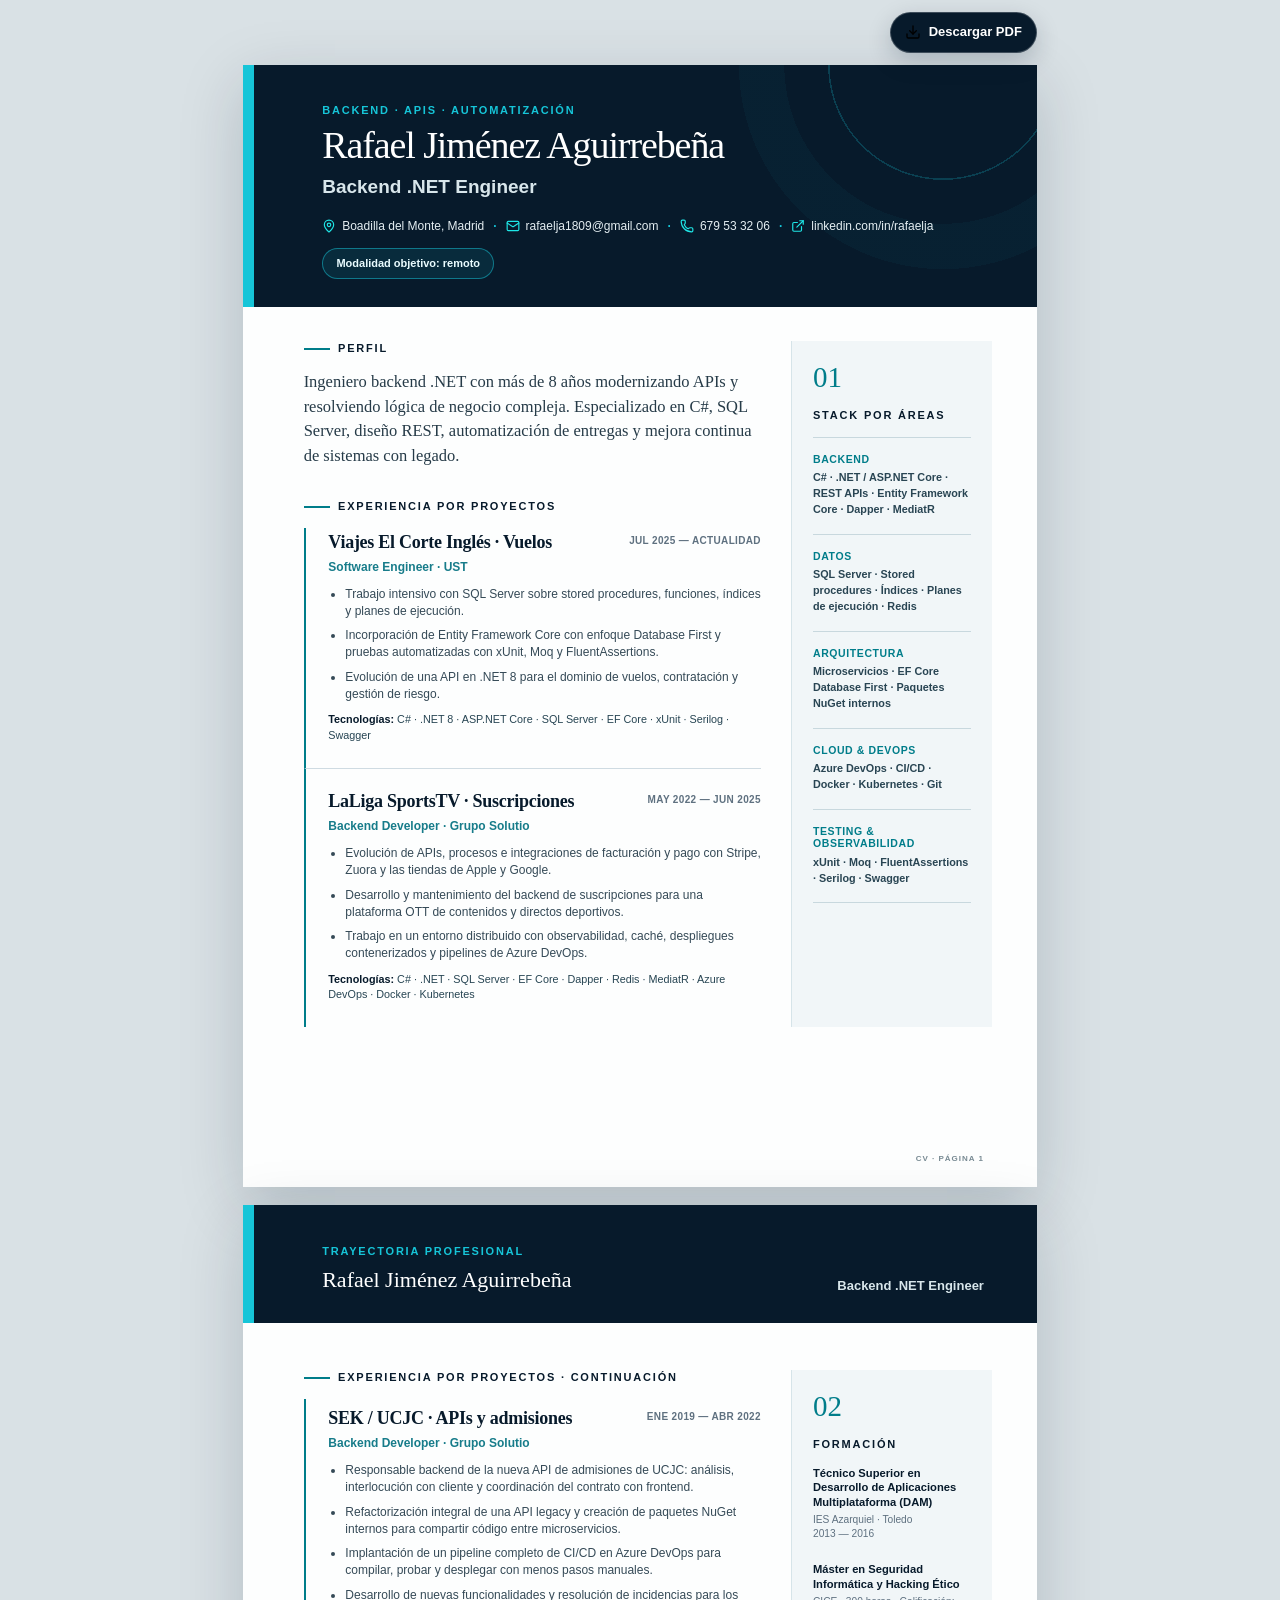
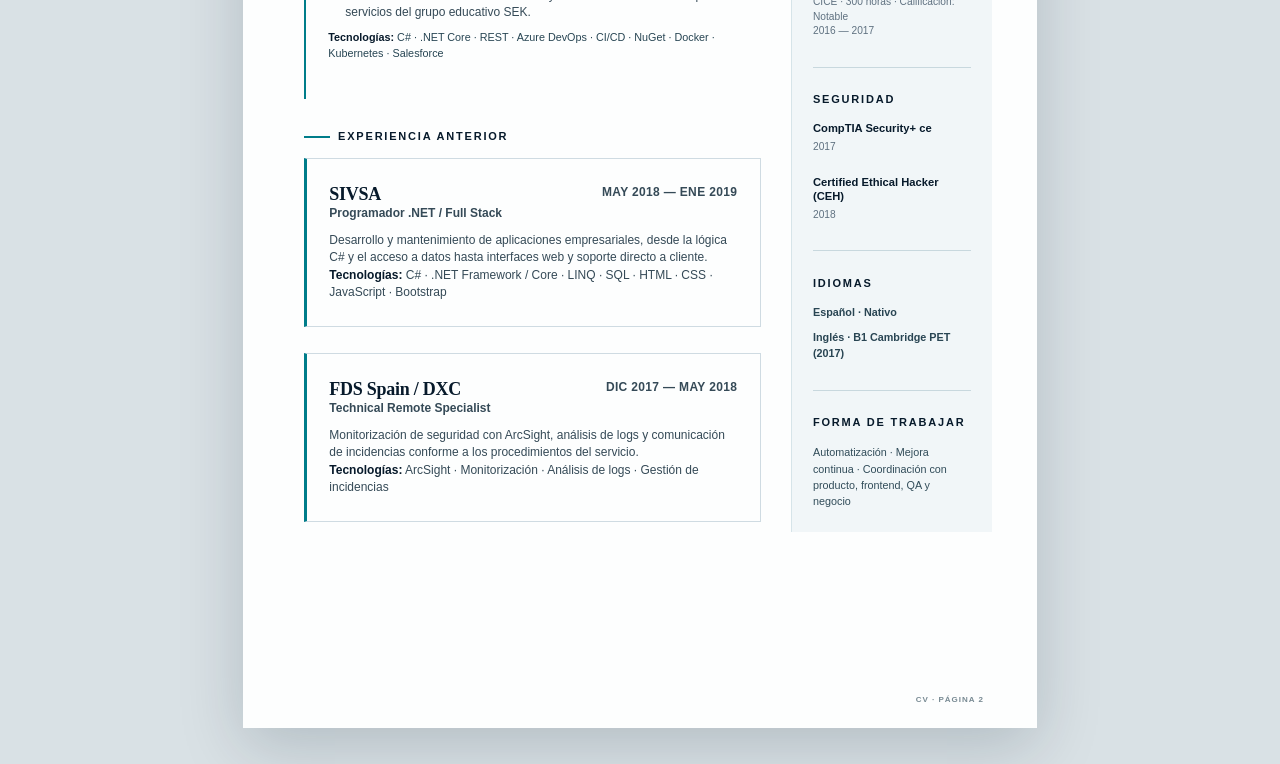
==== commit 4f995b7f: "Implement comprehensive CV versioning and streamline build - Introduce `content/current.json` to cen" ====
--- a/docs/v1/index.html
+++ b/docs/v1/index.html
@@ -53,7 +53,7 @@
         </div>
         <p class="position">Software Engineer · UST</p>
         <ul><li>Trabajo intensivo con SQL Server sobre stored procedures, funciones, índices y planes de ejecución.</li><li>Incorporación de Entity Framework Core con enfoque Database First y pruebas automatizadas con xUnit, Moq y FluentAssertions.</li><li>Evolución de una API en .NET 8 para el dominio de vuelos, contratación y gestión de riesgo.</li></ul>
-        <p class="technologies"><strong>Tecnologías:</strong> C# · .NET 8 · ASP.NET Core · SQL Server · EF Core · xUnit · Serilog · Swagger · Prometheus</p>
+        <p class="technologies"><strong>Tecnologías:</strong> C# · .NET 8 · ASP.NET Core · SQL Server · EF Core · xUnit · Serilog · Swagger</p>
       </article>
 
 
@@ -80,7 +80,7 @@
         </section>
         <section class="stack-group">
           <h3>Datos</h3>
-          <p>SQL Server · T-SQL · Stored procedures · Índices · Planes de ejecución · Redis</p>
+          <p>SQL Server · Stored procedures · Índices · Planes de ejecución · Redis</p>
         </section>
         <section class="stack-group">
           <h3>Arquitectura</h3>
@@ -92,7 +92,7 @@
         </section>
         <section class="stack-group">
           <h3>Testing &amp; observabilidad</h3>
-          <p>xUnit · Moq · FluentAssertions · Serilog · Swagger · Prometheus</p>
+          <p>xUnit · Moq · FluentAssertions · Serilog · Swagger</p>
         </section></div>
         </aside>
       </div>
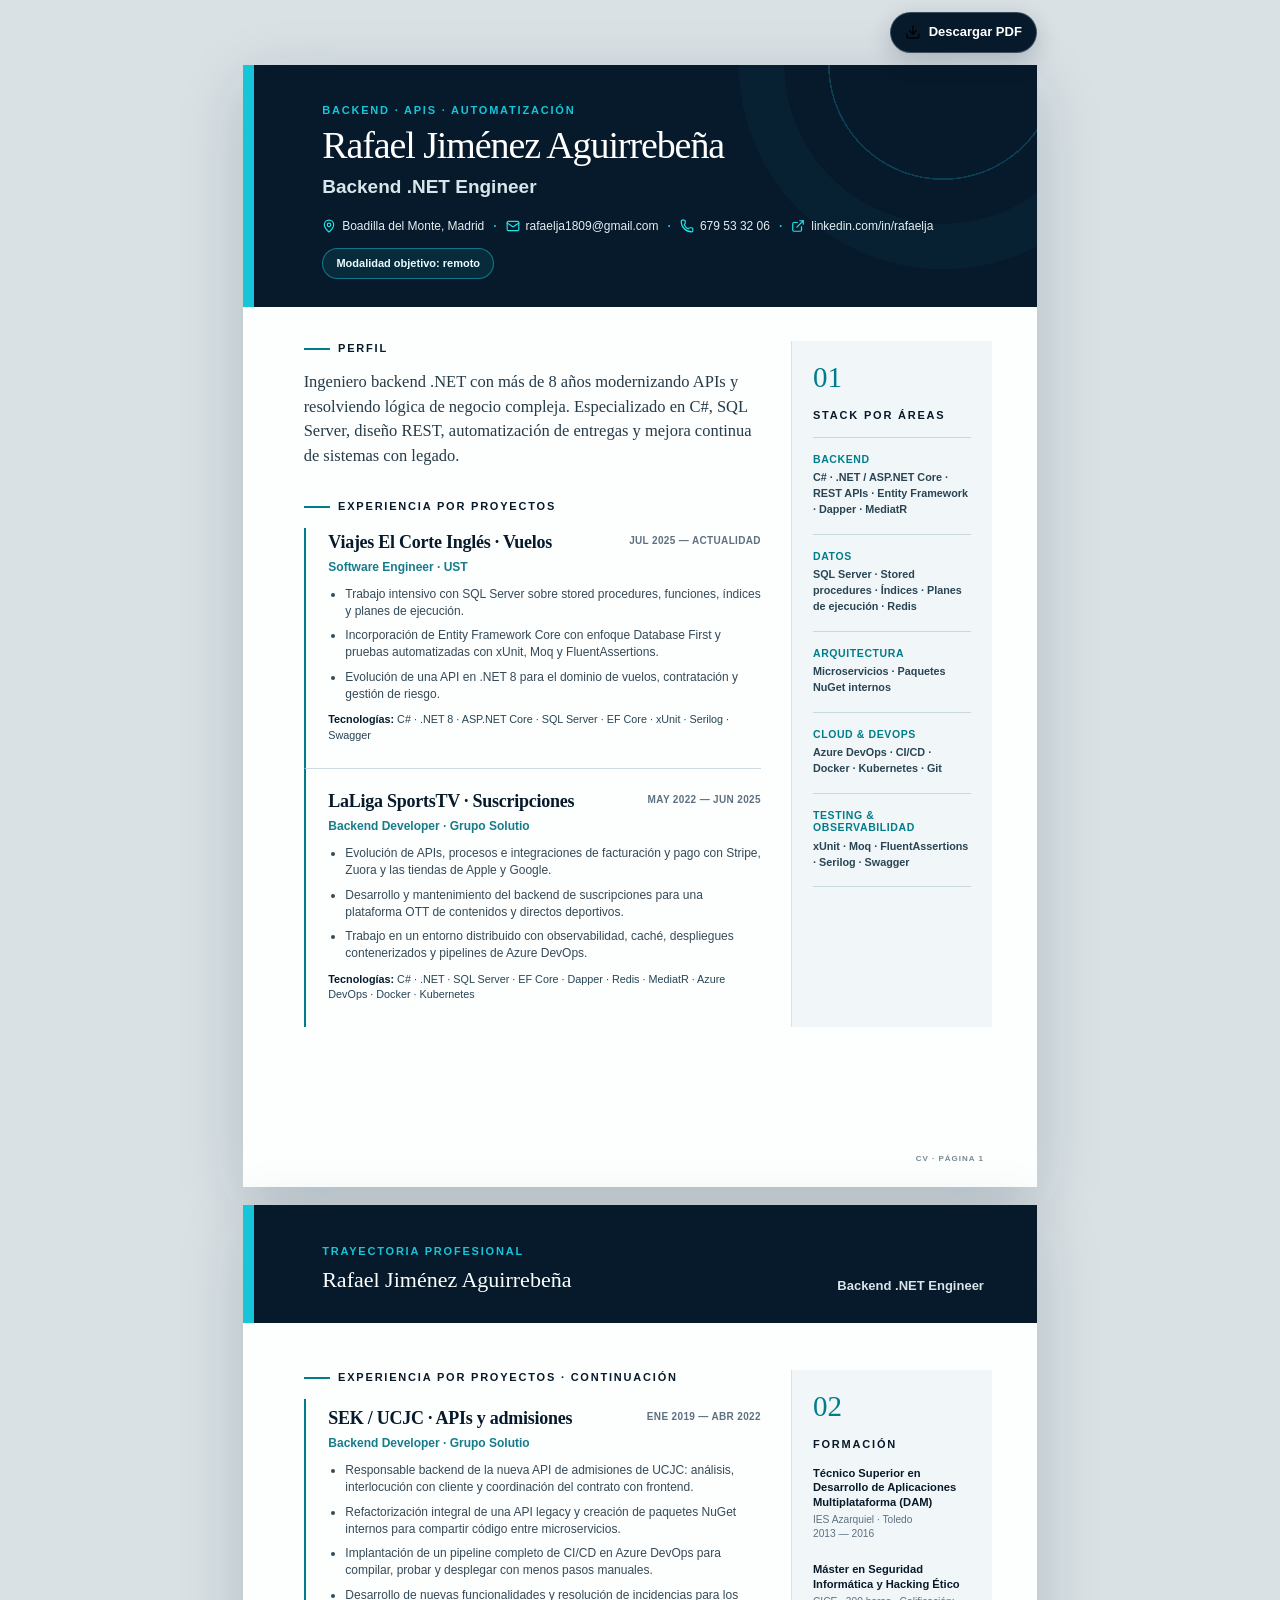
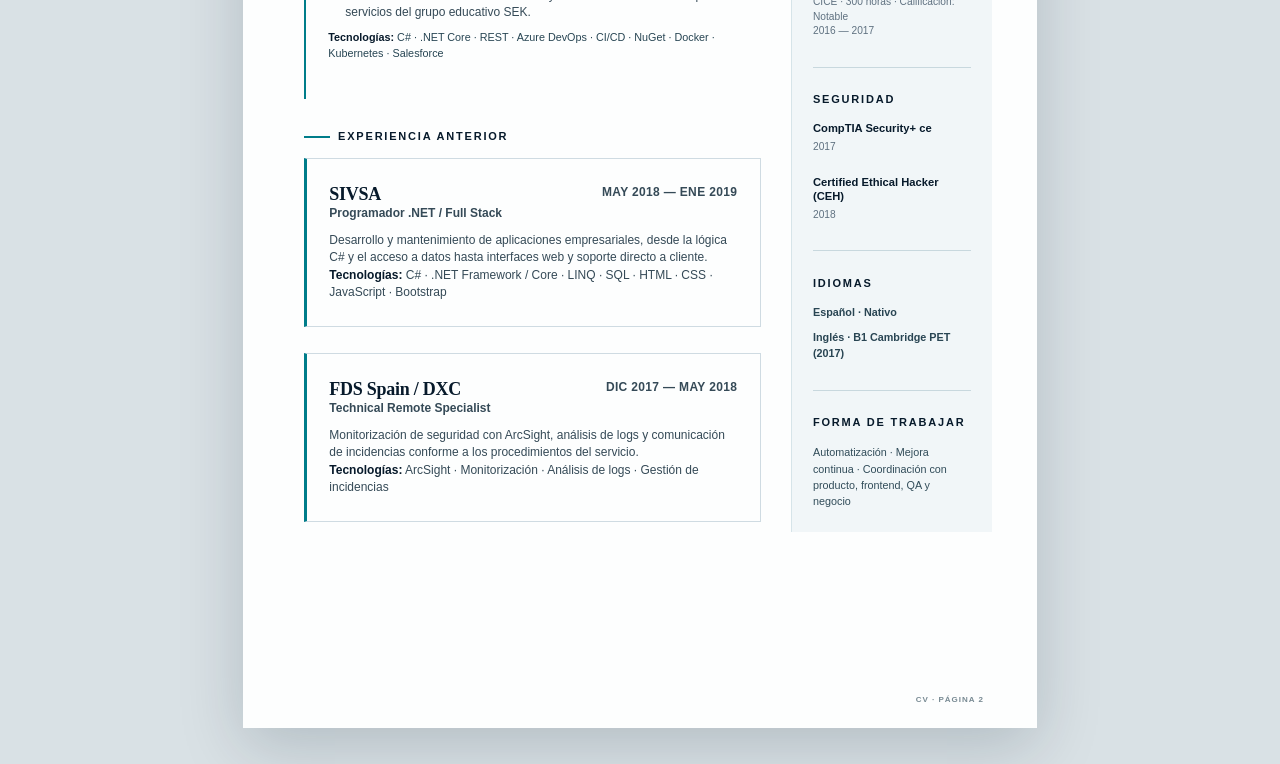
==== commit 2a24ba9b: "Refine CV content and improve PDF download button placement - Standardize "Entity Framework Core" to" ====
--- a/docs/v1/index.html
+++ b/docs/v1/index.html
@@ -76,7 +76,7 @@
           <div class="stack-groups">
         <section class="stack-group">
           <h3>Backend</h3>
-          <p>C# · .NET / ASP.NET Core · REST APIs · Entity Framework Core · Dapper · MediatR</p>
+          <p>C# · .NET / ASP.NET Core · REST APIs · Entity Framework · Dapper · MediatR</p>
         </section>
         <section class="stack-group">
           <h3>Datos</h3>
@@ -84,7 +84,7 @@
         </section>
         <section class="stack-group">
           <h3>Arquitectura</h3>
-          <p>Microservicios · EF Core Database First · Paquetes NuGet internos</p>
+          <p>Microservicios · Paquetes NuGet internos</p>
         </section>
         <section class="stack-group">
           <h3>Cloud &amp; DevOps</h3>
